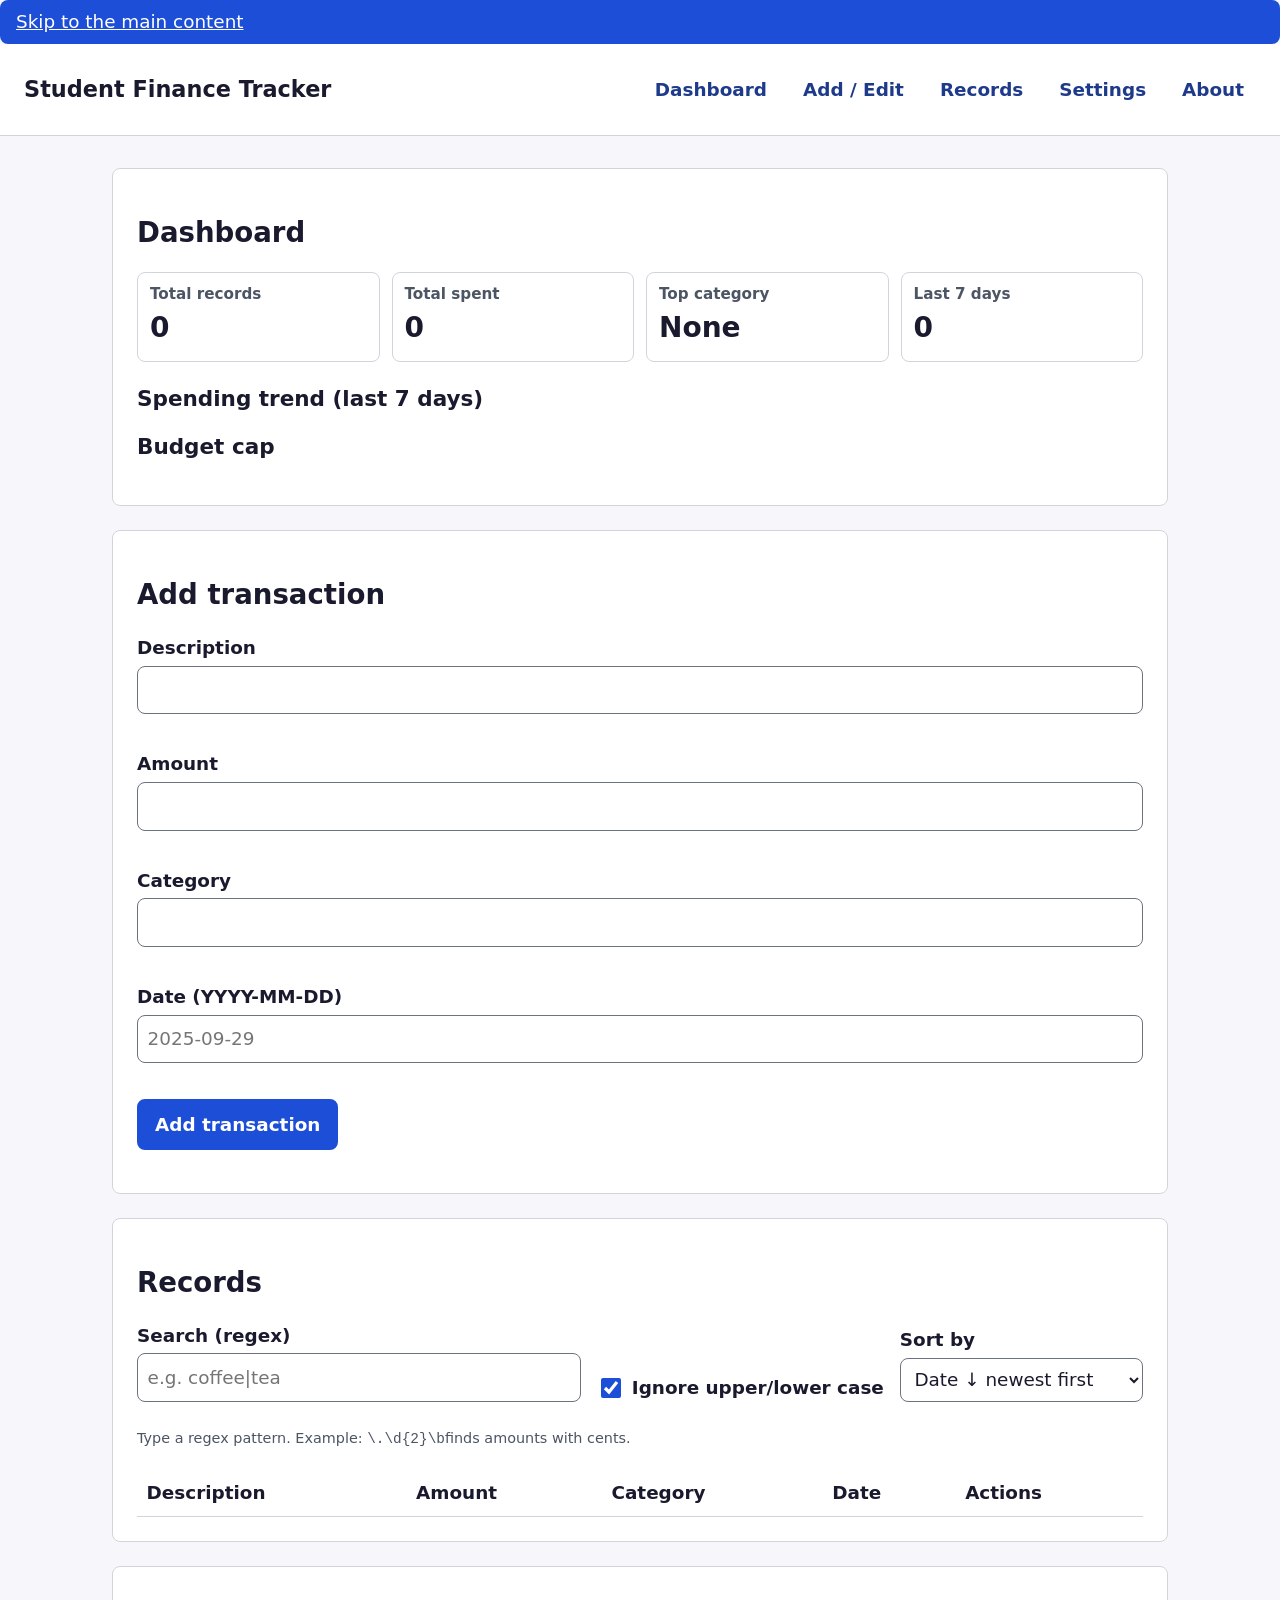
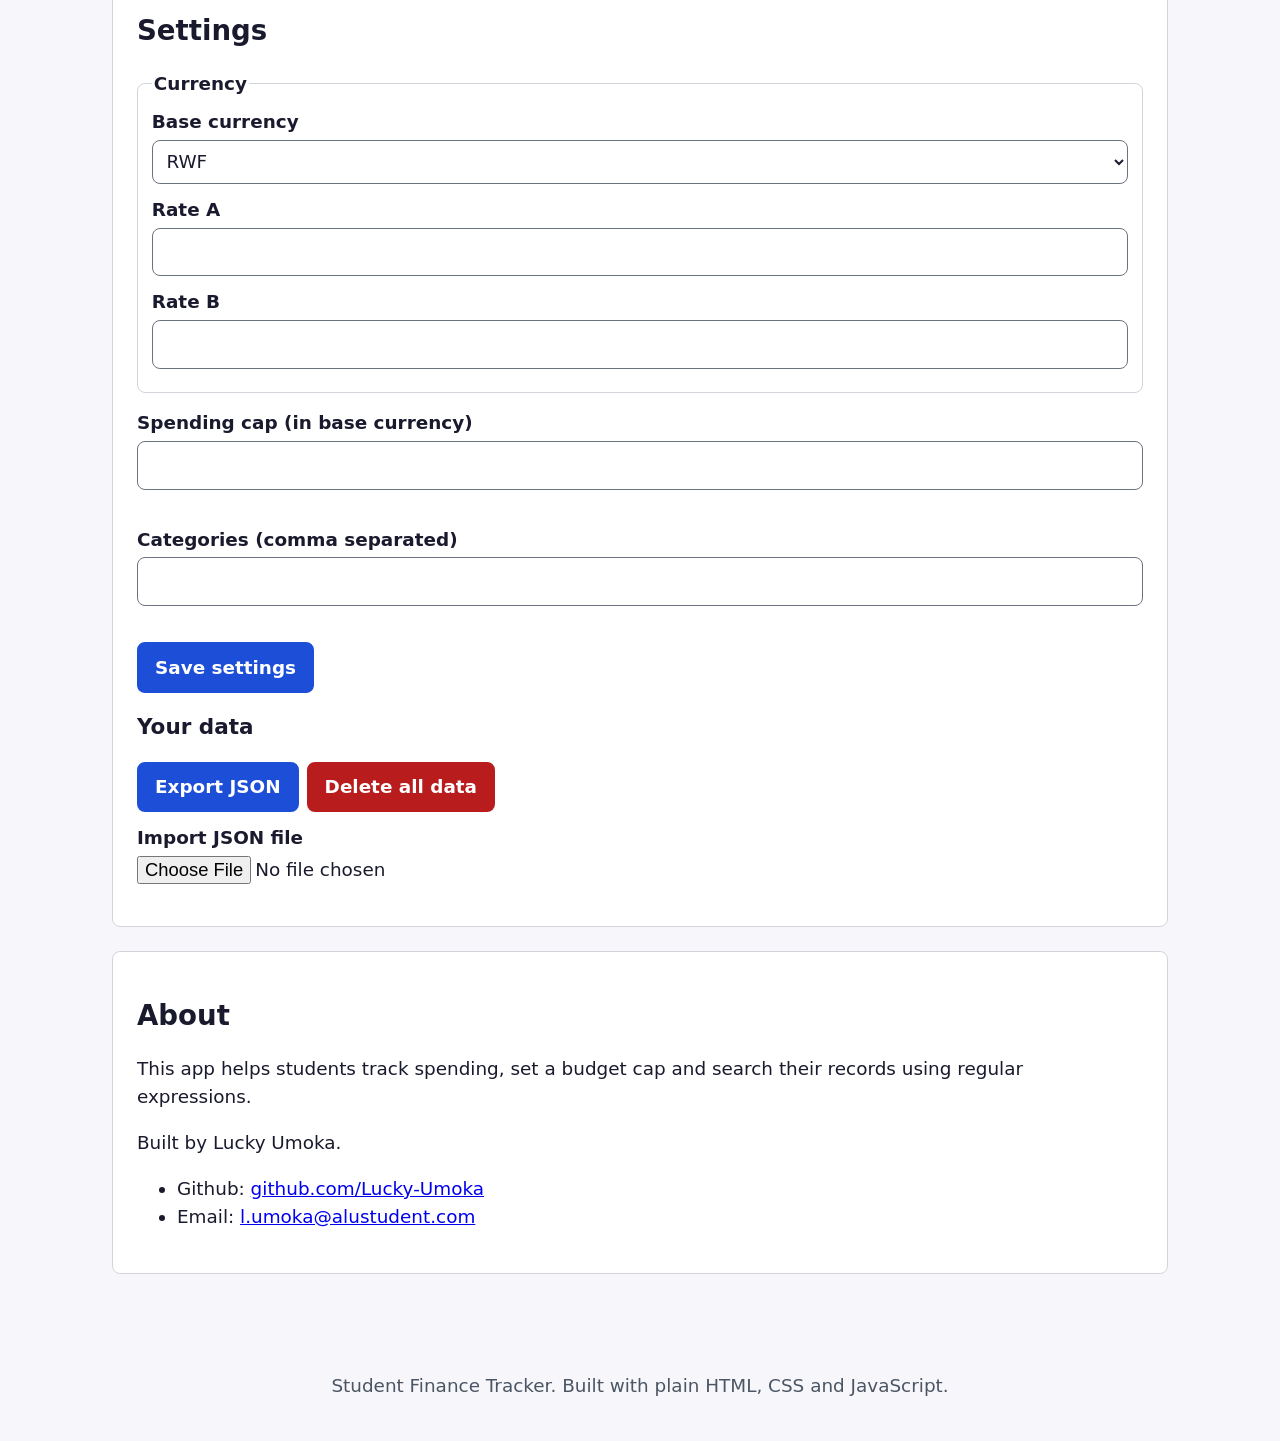
==== index.html @ aca8b69b "Fix issue with stylesheet mismatch with icon and worked on the regex Js validator" ====
<!DOCTYPE html>
<html lang= "en">
<head>
    <meta charset="UTF-8">
    <meta name="viewport" content="width=device-width, initial-scale=1">
    <meta name="description" content="Track student spending, set a budget cap and search with regex.">
    <meta name="theme-color" content="#1d4ed8">
    <title>Student Finance Tracker</title>
    <link rel="icon" href="data:,">
    <link rel="stylesheet" href="styles/main.css">
    <script type="module" src="scripts/main.js"></script>
</head>
<body>
    <a class="skip-link" href="#main"> Skip to the main content</a>


    <header class="site-header">
        <h1> Student Finance Tracker</h1>
        <nav aria-label="Main navigation">
            <ul class="nav-list">
                <li><a href="#dashboard">Dashboard</a></li>
                <li><a href="#form-section">Add / Edit</a></li>
                <li><a href="#records">Records</a></li>
                <li><a href="#settings">Settings</a></li>
                <li><a href="#about">About</a></li>
            </ul>
        </nav>
    </header>

    <main id="main" tabindex="-1">

        <section id="dashboard" aria-labelledby="dashboard-title">
            <h2 id="dashboard-title">Dashboard</h2>
            <div class="stats-grid">
                <div class="stat-card">
                    <h3>Total records</h3>
                    <p id="stat-count" class="stat-value">0</p>
                </div>
                <div class="stat-card">
                    <h3>Total spent</h3>
                    <p id="stat-sum" class="stat-value">0</p>
                </div>
                <div class="stat-card">
                    <h3>Top category</h3>
                    <p id="stat-top" class="stat-value">None</p>
                </div>
                <div class="stat-card">
                    <h3>Last 7 days</h3>
                    <p id="stat-week" class="stat-value">0</p>
                </div>
            </div>

            <h3>Spending trend (last 7 days)</h3>
            <div id="trend-chart" class="trend" role="img" aria-label="Spending chart for the last 7 days"></div>

            <h3>Budget cap</h3>
            <p id="cap-status" role="status" aria-live="polite"></p>
            <p id="cap-alert" role="alert" aria-live="assertive"></p>
        </section>

        <section id="form-section" aria-labelledby="form-title">
            <h2 id="form-title">Add transaction</h2>
            <form id="record-form" novalidate>
                <input type="hidden" id="record-id">

                <div class="field">
                    <label for="description">Description</label>
                    <input type="text" id="description" name="description" autocomplete="off" aria-describedby="description-error">
                    <p class="error" id="description-error"></p>
                </div>

                <div class="field">
                    <label for="amount">Amount</label>
                    <input type="text" id="amount" name="amount" inputmode="decimal" autocomplete="off" aria-describedby="amount-error">
                    <p class="error" id="amount-error"></p>
                </div>

                <div class="field">
                    <label for="category">Category</label>
                    <input type="text" id="category" name="category" list="category-list" autocomplete="off" aria-describedby="category-error">
                    <datalist id="category-list"></datalist>
                    <p class="error" id="category-error"></p>
                </div>

                <div class="field">
                    <label for="date">Date (YYYY-MM-DD)</label>
                    <input type="text" id="date" name="date" placeholder="2025-09-29" autocomplete="off" aria-describedby="date-error">
                    <p class="error" id="date-error"></p>
                </div>

                <div class="form-actions">
                    <button type="submit" id="save-btn">Add transaction</button>
                    <button type="button" id="cancel-edit" class="secondary" hidden>Cancel edit</button>
                </div>
                <p id="form-status" role="status"></p>
            </form>
        </section>

        <section id="records" aria-labelledby="records-title">
            <h2 id="record-title">Records</h2>

            <div class="toolbar">
                <div class="field grow">
                    <label for="search">Search (regex)</label>
                    <input type="search" id="search" placeholder="e.g. coffee|tea" aria-describedby="search-help">
                </div>
                <div class="field checkbox-field">
                    <input type="checkbox" id="search-case" checked>
                    <label for="search-case">Ignore upper/lower case</label>
                </div>
                <div class="field">
                    <label for="sort-by">Sort by</label>
                    <select id="sort-by">
                        <option value="date-desc">Date &darr; newest first</option>
                        <option value="date-asc">Date &uarr; oldest first</option>
                        <option value="description-asc">Description A &rarr; Z</option>
                        <option value="description-desc">Description Z &rarr; A</option>
                        <option value="amount-asc">Amount &uarr; low to high</option>
                        <option value="amount-desc">Amount &darr; high to low</option>
                    </select>
                </div>
            </div>
            <p id="search-help" class="hint">Type a regex pattern. Example: <code>\.\d{2}\b</code>finds amounts with cents.</p>
            <p id="search-status" role="status"></p>

            <div class="table-wrap">
                <table id="records-table">
                    <caption class="sr-only">Your transactions</caption>
                    <thead>
                        <tr>
                            <th scope="col">Description</th>
                            <th scope="col">Amount</th>
                            <th scope="col">Category</th>
                            <th scope="col">Date</th>
                            <th scope="col">Actions</th>
                        </tr>
                    </thead>
                    <tbody id="records-body"></tbody>
                </table>
            </div>
            <p id="empty-state" class="hint" hidden>No transactions yet. Add your first one above.</p>
        </section>

        <section id="settings" aria-labelledby="settings-title">
            <h2 id="settings-title">Settings</h2>
            <form id="settings-form" novalidate>
                <fieldset>
                    <legend>Currency</legend>
                    <div class="field">
                        <label for="base-currency">Base currency</label>
                        <select id="base-currency">
                            <option value="RWF">RWF</option>
                            <option value="RWF">USD</option>
                            <option value="RWF">EUR</option>
                        </select>
                    </div>
                    <div class="field">
                        <label for="rate-a" id="rate-a-label">Rate A</label>
                        <input type="text" id="rate-a" inputmode="decimal">
                    </div>
                    <div class="field">
                        <label for="rate-b" id="rate-b-label">Rate B</label>
                        <input type="text" id="rate-b" inputmode="decimal">
                    </div>
                </fieldset>

                <div class="field">
                    <label for="cap">Spending cap (in base currency)</label>
                    <input type="text" id="cap" inputmode="decimal" aria-describedby="cap-error">
                    <p class="error" id="cap-error"></p>
                </div>

                <div class="field">
                    <label for="categories">Categories (comma separated)</label>
                    <input type="text" id="categories" aria-describedby="categories-error">
                    <p class="error" id="categories-error"></p>
                </div>

                <button type="submit">Save settings</button>
                <p id="settings-status" role="status"></p>
            </form>

            <h3>Your data</h3>
            <div class="form-actions">
                <button type="button" id="export-btn">Export JSON</button>
                <button type="button" id="clear-btn" class="danger">Delete all data</button>
            </div>
            <div class="field">
                <label for="import-file">Import JSON file</label>
                <input type="file" id="import-file" accept="application/json,.json">
            </div>
            <p id="data-status" role="status"></p>
        </section>

        <section id="about" aria-labelledby="about-title">
            <h2 id="about-title">About</h2>
            <p>This app helps students track spending, set a budget cap and search their records using regular expressions.</p>
            <p>Built by Lucky Umoka.</p>
            <ul>
                <li>Github: <a href="https://github.com/Lucky-Umoka">github.com/Lucky-Umoka</a></li>
                <li>Email: <a href="mailto:l.umoka@alustudent.com">l.umoka@alustudent.com</a></li>
            </ul>
        </section>
    </main>

    <footer class="site-footer">
        <p>Student Finance Tracker. Built with plain HTML, CSS and JavaScript.</p>
    </footer>

    <dialog id="confirm-dialog" aria-labelledby="confirm-title">
        <form method="dialog">
            <h2 id="confirm-title">Please confirm</h2>
            <p id="confirm-text"></p>
            <div class="form-actions">
                <button value="cancel" class="secondary">Cancel</button>
                <button value="confirm" class="danger">Delete</button>
            </div>
        </form>
    </dialog>
</body>
</html>
---- styles/main.css ----
:root {
    --bg: #f7f7fb;
    --surface: #ffffff;
    --text: #1a1a2e;
    --muted: #4b5563;
    --primary: #1d4ed8;
    --primary-dark: #1e3a8a;
    --danger: #b91c1c;
    --border: #d1d5db;
    --radius: 8px;
    --space: clamp(0.75rem, 2.5vw, 1.5rem);
}

*, *::before, *::after { box-sizing: border-box; }

html { scroll-behavior: smooth; }

body {
    margin: 0;
    min-height: 100dvh;
    display: flex;
    flex-direction: column;
    font-family: system-ui, -apple-system, "Segoe UI", Arial, sans-serif;
    font-size: clamp(1rem, 0.95rem + 0.25vw, 1.25rem);
    line-height: 1.5;
    background: var(--bg);
    color: var(--text);
}

h1, h2, h3 { line-height: 1.2; text-wrap: balance; }

.skip-link {
    postion: absolute;
    inset-inline-start: 0.5rem;
    top: -4rem;
    z-index: 100;
    padding: 0.5rem 1rem;
    background: var(--primary);
    color: #ffffff;
    border-radius: var(--radius);
    transition: top 0.2s;

    &:focus { top:0.5rem; }
}

.sr-only {
    position: absolute;
    width: 1px;
    height: 1px;
    overflow: hidden;
    clip-path: inset(50%);
    white-space: nowrap;
}

:focus-visible {
    outline: 3px solid var(--primary);
    outline-offset: 2px;
}


.site-header {
    padding: var(--space);
    background: var(--surface);
    border-block-end: 1px solid var(--border);

    & h1 { margin: 0 0 0.5rem; font-size: 1.4rem; }
}

.nav-list {
  display: flex;
  flex-wrap: wrap;
  gap: 0.5rem;
  margin: 0;
  padding: 0;
  list-style: none;

  & a {
    display: inline-block;
    padding: 0.5rem 0.75rem;
    border-radius: var(--radius);
    color: var(--primary-dark);
    font-weight: 600;
    text-decoration: none;
    transition: background-color 0.2s;

    &:hover { background: #e0e7ff; }
  }
}

main {
  flex: 1;
  width: 100%;
  max-width: 70rem;
  margin-inline: auto;
  padding: var(--space);

  & > section {
    margin-block-end: var(--space);
    padding: var(--space);
    background: var(--surface);
    border: 1px solid var(--border);
    border-radius: var(--radius);
    scroll-margin-top: 1rem;
    animation: fade-in 0.4s ease-out;
  }
}

@keyframes fade-in {
  from { opacity: 0; transform: translateY(8px); }
  to   { opacity: 1; transform: none; }
}


.stats-grid {
  display: grid;
  grid-template-columns: 1fr;                 /* one column on mobile */
  gap: 0.75rem;
  margin-block-end: var(--space);
}

.stat-card {
  padding: 0.75rem;
  border: 1px solid var(--border);
  border-radius: var(--radius);

  & h3 { margin: 0; font-size: 0.95rem; color: var(--muted); }
}

.stat-value { margin: 0.25rem 0 0; font-size: 1.5rem; font-weight: 700; }

.field { display: flex; flex-direction: column; margin-block-end: 0.75rem; }

label, legend { margin-block-end: 0.25rem; font-weight: 600; }

input, select, button { font: inherit; }

input[type="text"], input[type="search"], select {
  padding: 0.6rem;
  background: #ffffff;
  color: var(--text);
  border: 1px solid #6b7280;
  border-radius: var(--radius);
}

input[aria-invalid="true"] { border: 2px solid var(--danger); }

input[type="checkbox"] { accent-color: var(--primary); inline-size: 1.25rem; block-size: 1.25rem; }

.checkbox-field { flex-direction: row; align-items: center; gap: 0.5rem; }
.checkbox-field label { margin: 0; }

.error { min-height: 1.25rem; margin: 0.25rem 0 0; color: var(--danger); font-size: 0.9rem; }
.hint  { color: var(--muted); font-size: 0.9rem; }

fieldset { margin: 0 0 1rem; border: 1px solid var(--border); border-radius: var(--radius); }

.form-actions { display: flex; flex-wrap: wrap; gap: 0.5rem; margin-block-end: 0.75rem; }

button {
  padding: 0.6rem 1rem;
  background: var(--primary);
  color: #ffffff;
  font-weight: 600;
  border: 2px solid var(--primary);
  border-radius: var(--radius);
  cursor: pointer;
  transition: background-color 0.2s, transform 0.1s;

  &:hover { background: var(--primary-dark); }
  &:active { transform: scale(0.98); }

  &.secondary { background: #ffffff; color: var(--primary-dark); }
  &.secondary:hover { background: #e0e7ff; }
  &.danger { background: var(--danger); border-color: var(--danger); }
}

.toolbar { display: flex; flex-direction: column; gap: 0.5rem; }
.table-wrap { overflow-x: auto; }

table { width: 100%; border-collapse: collapse; }
th, td { padding: 0.6rem; text-align: start; border-block-end: 1px solid var(--border); }

mark { padding: 0 0.1em; background: #fde68a; color: #000000; }

dialog {
  max-width: min(28rem, 90vw);
  padding: var(--space);
  border: 1px solid var(--border);
  border-radius: var(--radius);

  &::backdrop { background: rgb(0 0 0 / 0.5); }
  & h2 { margin-top: 0; }
}

.site-footer { padding: var(--space); text-align: center; color: var(--muted); }

@media (prefers-reduced-motion: reduce) {
  html { scroll-behavior: auto; }
  *, *::before, *::after { animation: none !important; transition: none !important; }
}

/* ~360px: for small phones and up */
@media (min-width: 360px) {
  .nav-list { gap: 0.75rem; }
  .stat-value { font-size: 1.75rem; }
}

/* 768px: for tablets. Header on one row, stats in two columns, toolbar in a row */
@media (min-width: 768px) {
  .site-header {
    display: flex;
    justify-content: space-between;
    align-items: center;

    & h1 { margin: 0; }
  }

  .stats-grid { grid-template-columns: repeat(2, 1fr); }

  .toolbar { flex-direction: row; align-items: flex-end; gap: 1rem; }
  .toolbar .grow { flex: 1; }
}

/* 1024px: for desktops. Four stat cards in a row and a roomier layout */
@media (min-width: 1024px) {
  .stats-grid { grid-template-columns: repeat(4, 1fr); }
  main { padding: 2rem; }
}
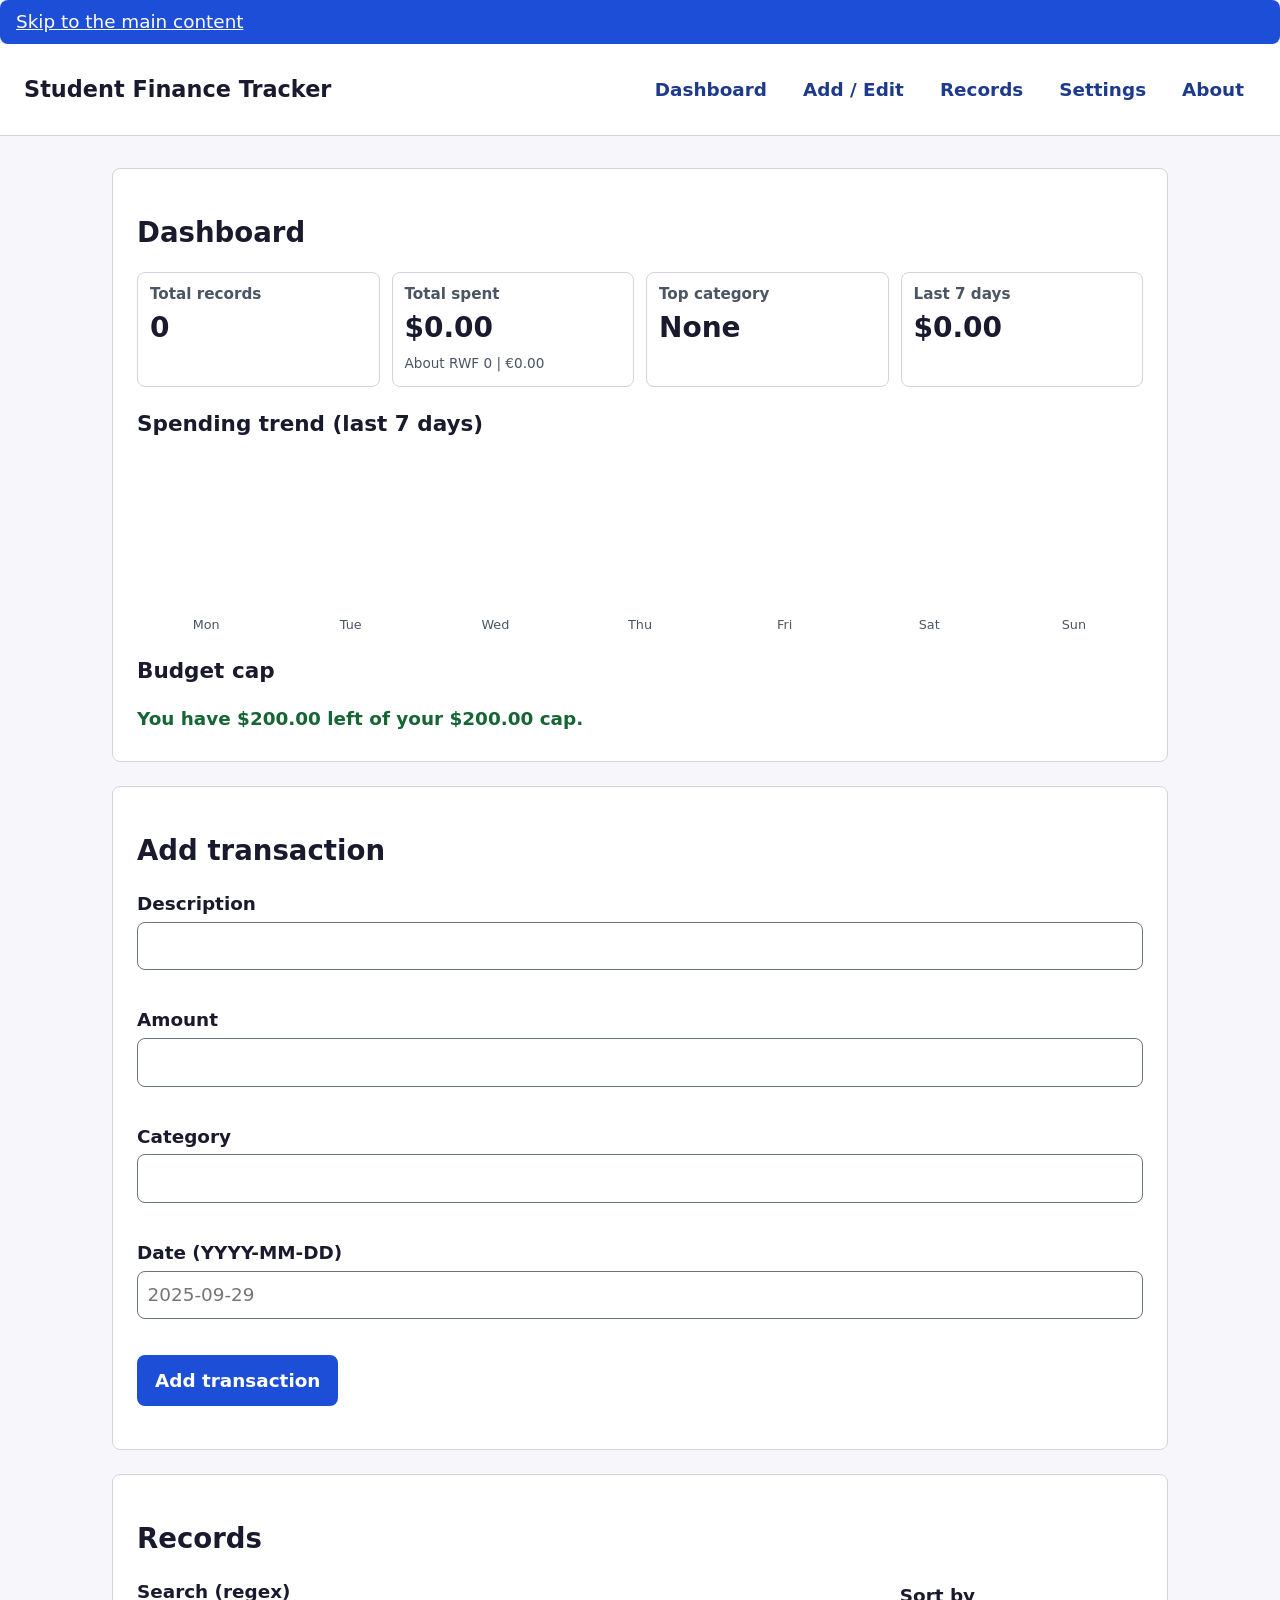
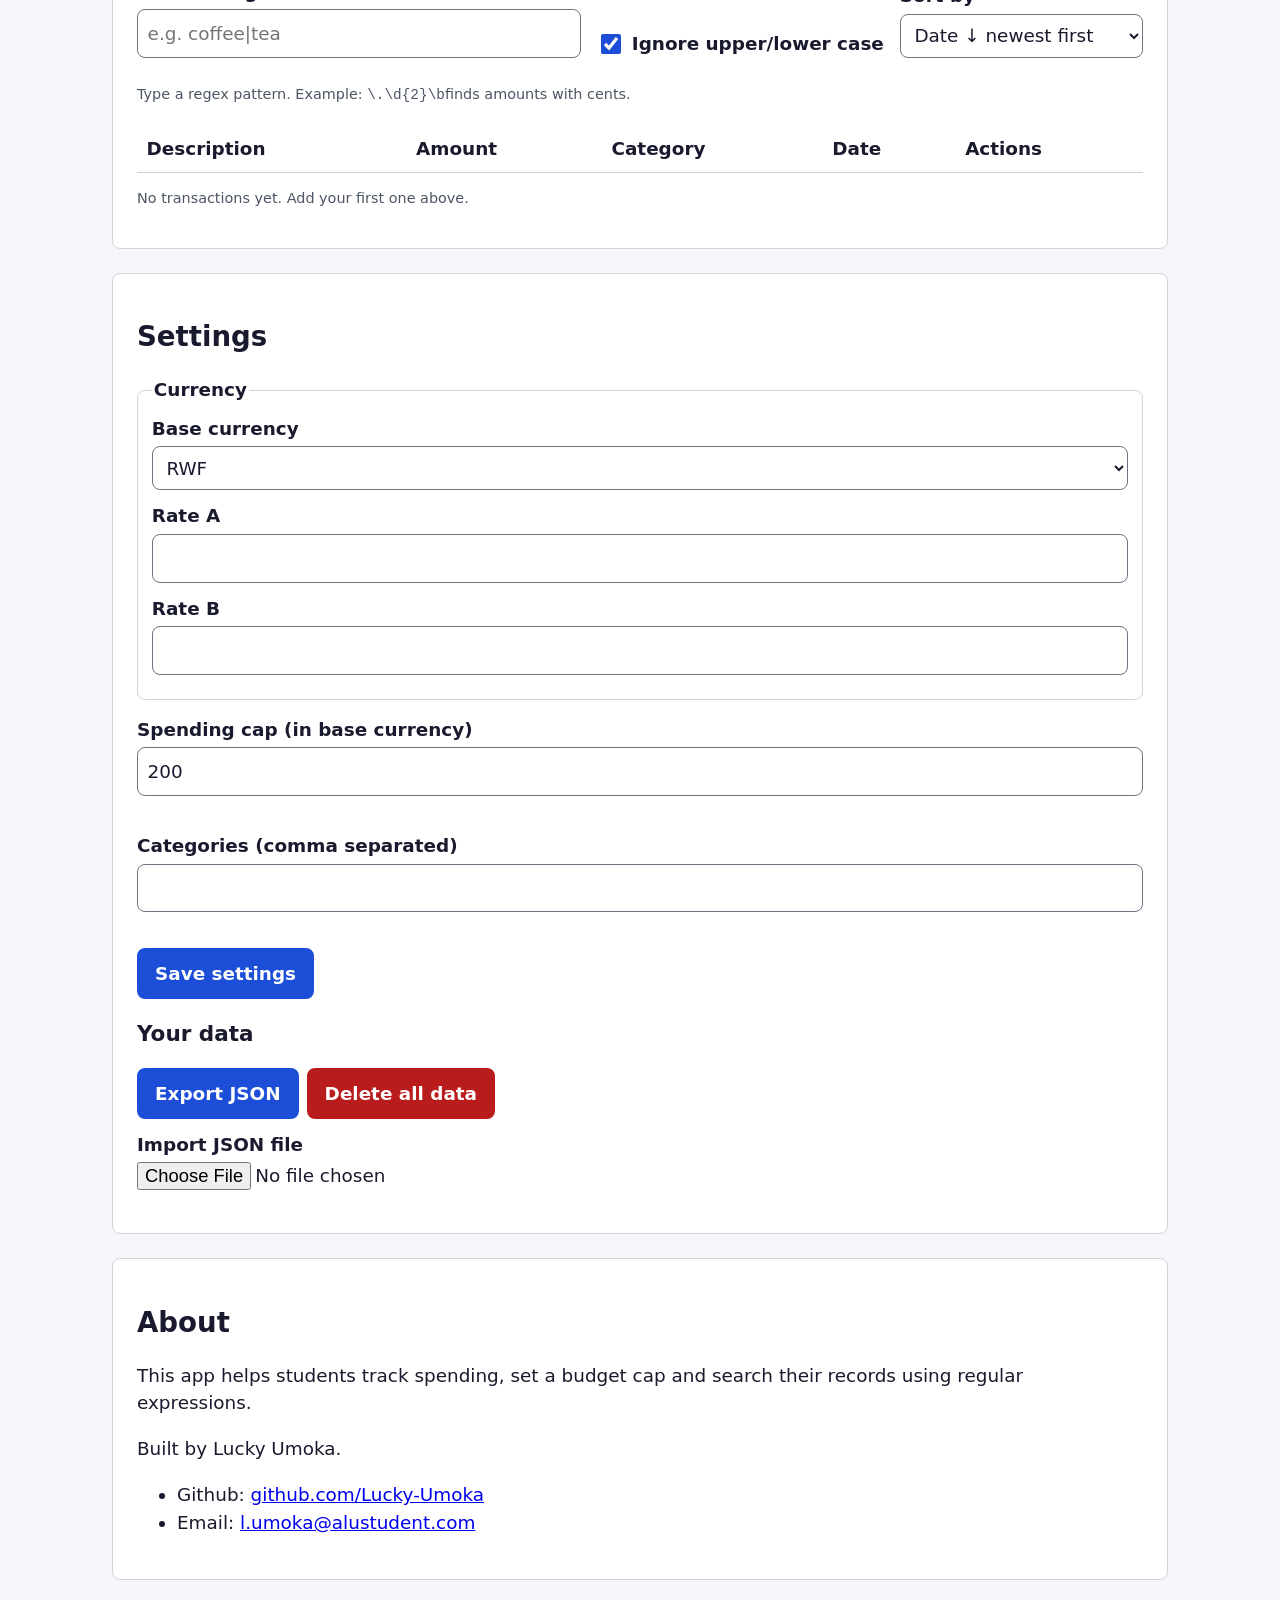
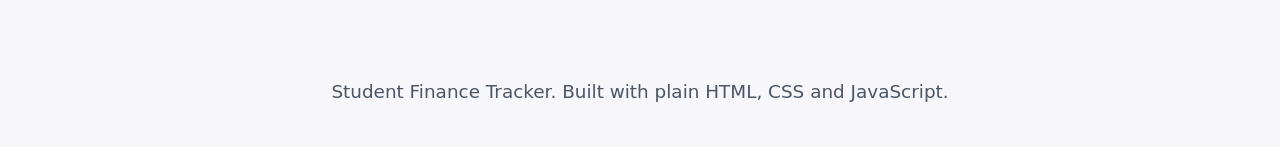
==== commit 7190aba3: "dashboard stat feature added and updated main.js" ====
--- a/index.html
+++ b/index.html
@@ -39,6 +39,7 @@
                 <div class="stat-card">
                     <h3>Total spent</h3>
                     <p id="stat-sum" class="stat-value">0</p>
+                    <p id="stat-converted" class="hint"></p>
                 </div>
                 <div class="stat-card">
                     <h3>Top category</h3>
--- a/styles/main.css
+++ b/styles/main.css
@@ -226,4 +226,83 @@
 @media (min-width: 1024px) {
   .stats-grid { grid-template-columns: repeat(4, 1fr); }
   main { padding: 2rem; }
-}+}
+
+#records-table,
+#records-table tbody { display: block; }
+
+#records-table thead {                 
+  position: absolute;
+  width: 1px;
+  height: 1px;
+  overflow: hidden;
+  clip-path: inset(50%);
+}
+
+#records-table tr {
+  display: block;
+  margin-block-end: 0.75rem;
+  padding: 0.25rem 0.75rem;
+  border: 1px solid var(--border);
+  border-radius: var(--radius);
+}
+
+#records-table td {
+  display: flex;
+  justify-content: space-between;
+  align-items: center;
+  gap: 1rem;
+  padding: 0.4rem 0;
+  border: 0;
+}
+
+#records-table td::before {           
+  font-weight: 600;
+  color: var(--muted);
+}
+
+.row-actions { display: flex; gap: 0.5rem; }
+button.small { padding: 0.3rem 0.75rem; font-size: 0.9rem; }
+
+@media (min-width: 768px) {
+  #records-table { display: table; }
+  #records-table tbody { display: table-row-group; }
+  #records-table thead {
+    position: static;
+    width: auto;
+    height: auto;
+    overflow: visible;
+    clip-path: none;
+  }
+
+  #records-table tr { display: table-row; margin: 0; padding: 0; border: 0; }
+  #records-table td {
+    display: table-cell;
+    padding: 0.6rem;
+    border-block-end: 1px solid var(--border);
+  }
+  #records-table td::before { content: none; }
+}
+
+.trend {
+  display: flex;
+  gap: 0.4rem;
+  height: 11rem;
+  margin-block-end: var(--space);
+}
+.bar-col { flex: 1; min-width: 0; display: flex; flex-direction: column; align-items: center; }
+.bar-value { min-height: 1.1rem; font-size: 0.75rem; color: var(--muted); }
+.bar-area { flex: 1; width: 100%; display: flex; align-items: flex-end; }
+.bar {
+  width: 100%;
+  background: var(--primary);
+  border-radius: 4px 4px 0 0;
+  transition: height 0.4s ease-out;
+}
+.bar-label { margin-top: 0.25rem; font-size: 0.8rem; color: var(--muted); }
+
+#cap-status, #cap-alert { margin: 0.25rem 0; }
+.cap-ok { color: #166534; font-weight: 600; }
+.cap-over { color: var(--danger); font-weight: 700; }
+
+.stat-card .hint { margin: 0.25rem 0 0; font-size: 0.85rem; }
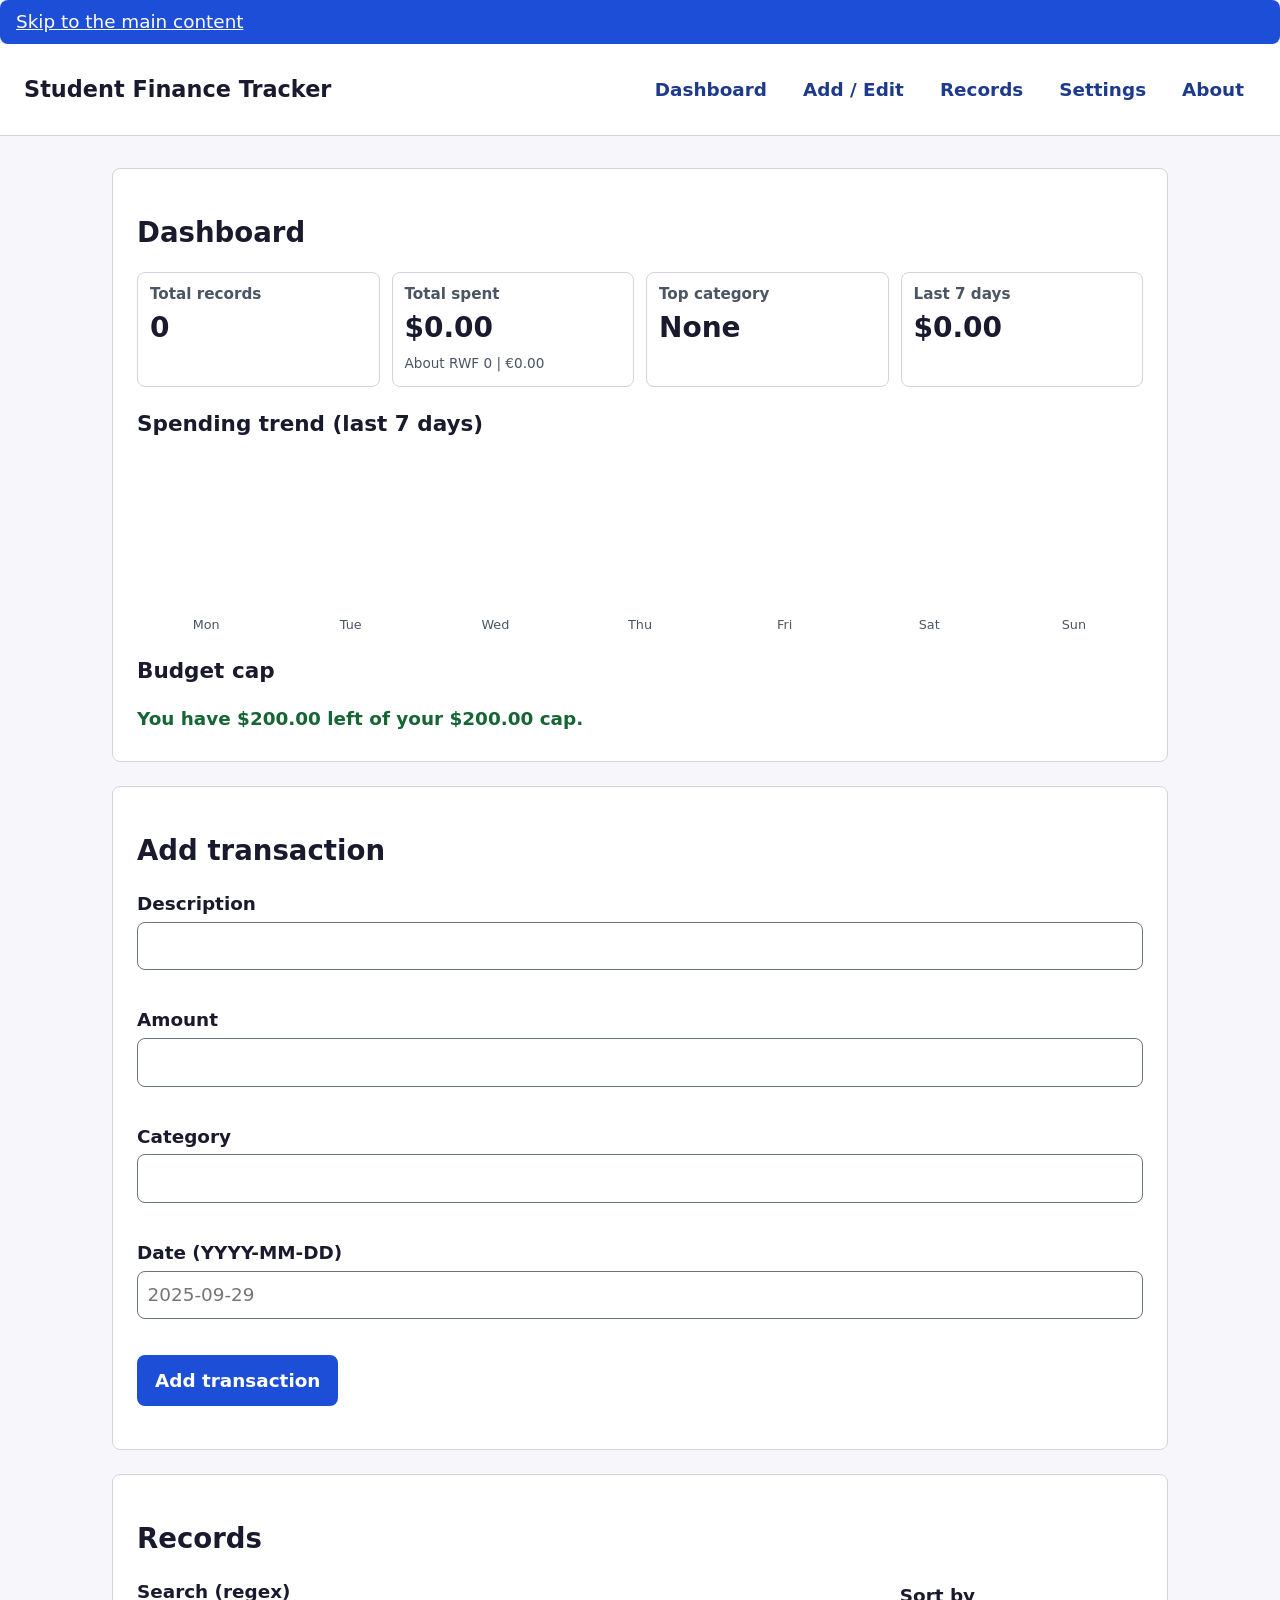
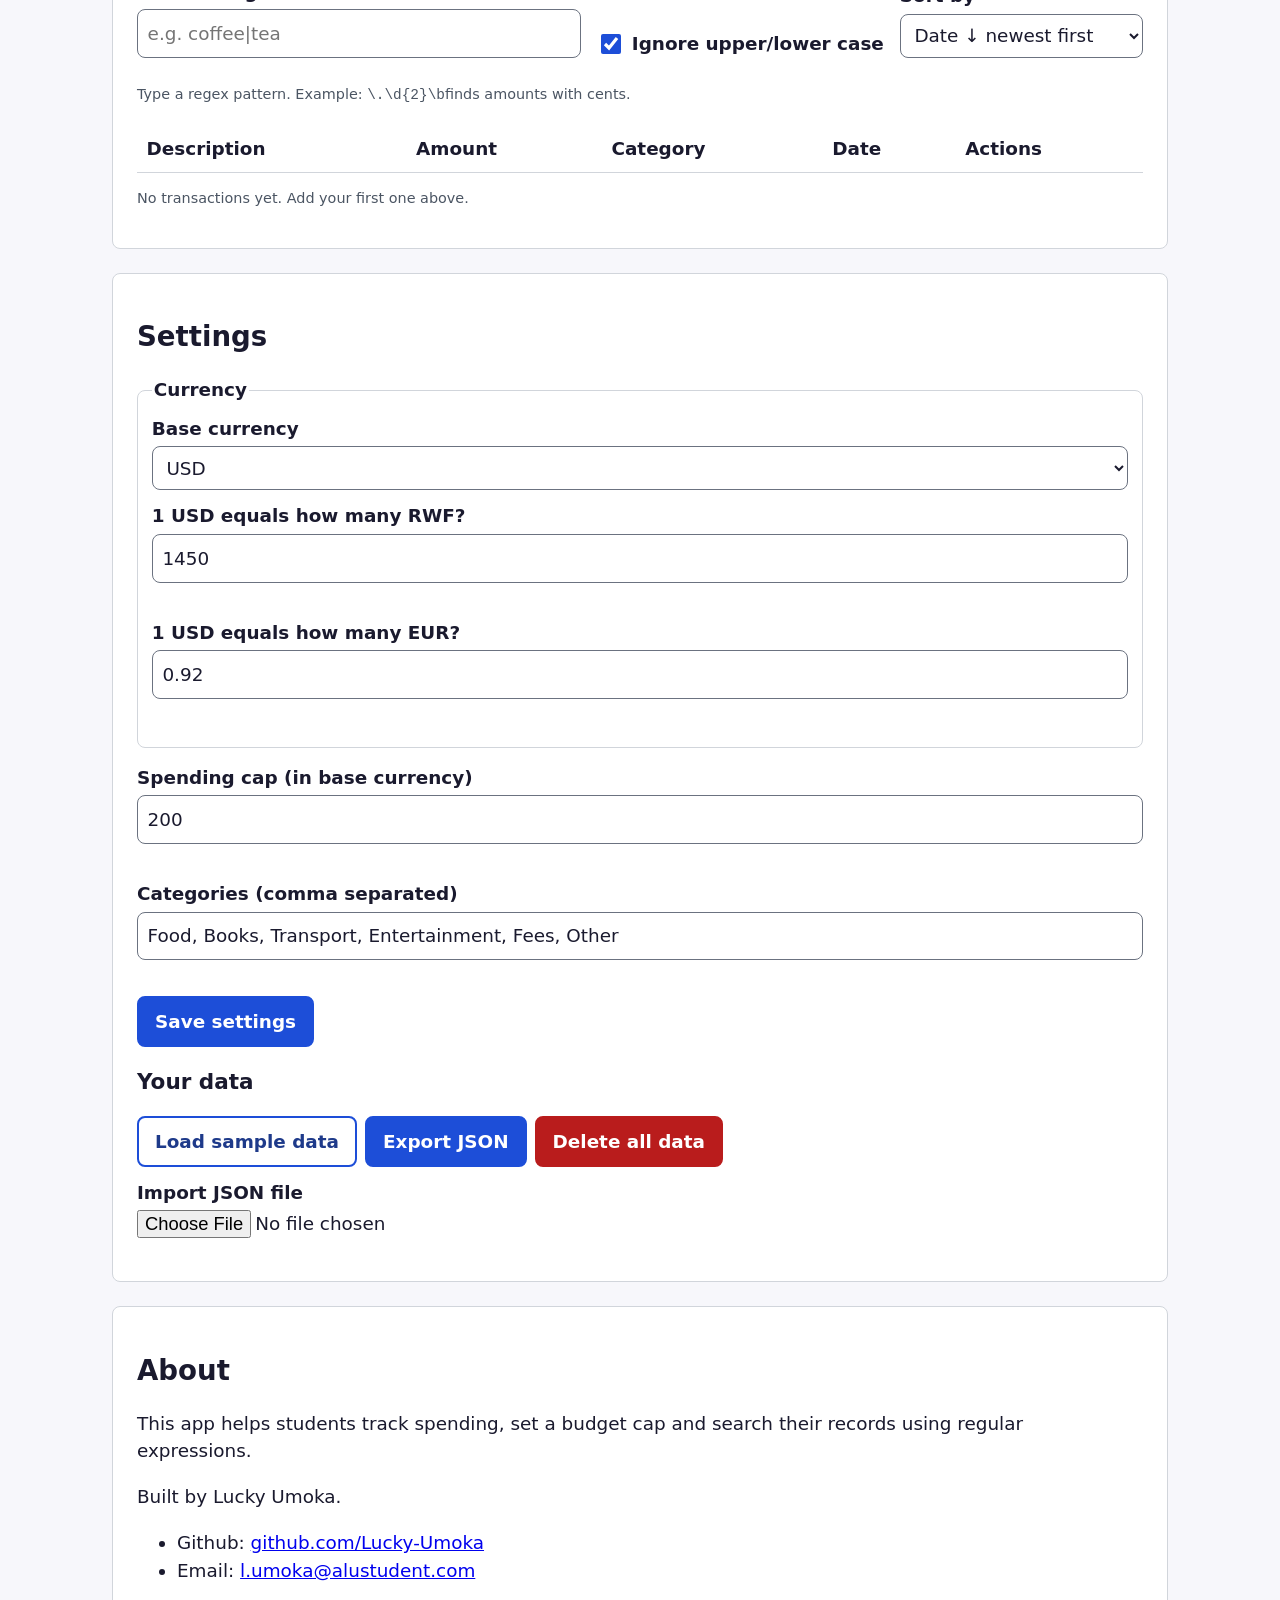
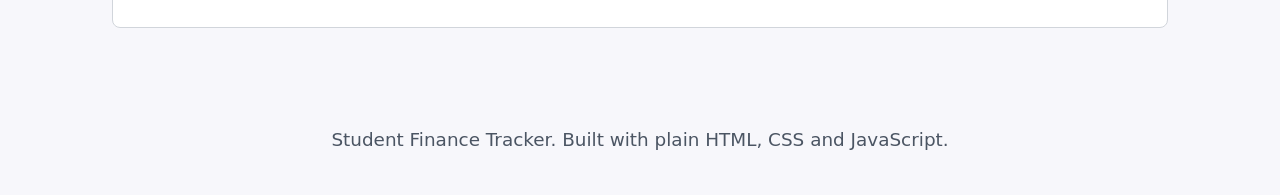
==== commit 5ee7fc45: "made some adjustment to settings, rates, caps" ====
--- a/index.html
+++ b/index.html
@@ -150,18 +150,20 @@
                     <div class="field">
                         <label for="base-currency">Base currency</label>
                         <select id="base-currency">
+                            <option value="USD">USD</option>
                             <option value="RWF">RWF</option>
-                            <option value="RWF">USD</option>
-                            <option value="RWF">EUR</option>
+                            <option value="EUR">EUR</option>
                         </select>
                     </div>
                     <div class="field">
                         <label for="rate-a" id="rate-a-label">Rate A</label>
-                        <input type="text" id="rate-a" inputmode="decimal">
+                        <input type="text" id="rate-a" inputmode="decimal" aria-describedby="rate-a-error">
+                        <p class="error" id="rate-a-error"></p>
                     </div>
                     <div class="field">
                         <label for="rate-b" id="rate-b-label">Rate B</label>
-                        <input type="text" id="rate-b" inputmode="decimal">
+                        <input type="text" id="rate-b" inputmode="decimal" aria-describedby="rate-b-error">
+                        <p class="error" id="rate-b-error"></p>
                     </div>
                 </fieldset>
 
@@ -183,6 +185,7 @@
 
             <h3>Your data</h3>
             <div class="form-actions">
+                        <button type="button" id="seed-btn" class="secondary">Load sample data</button>
                 <button type="button" id="export-btn">Export JSON</button>
                 <button type="button" id="clear-btn" class="danger">Delete all data</button>
             </div>
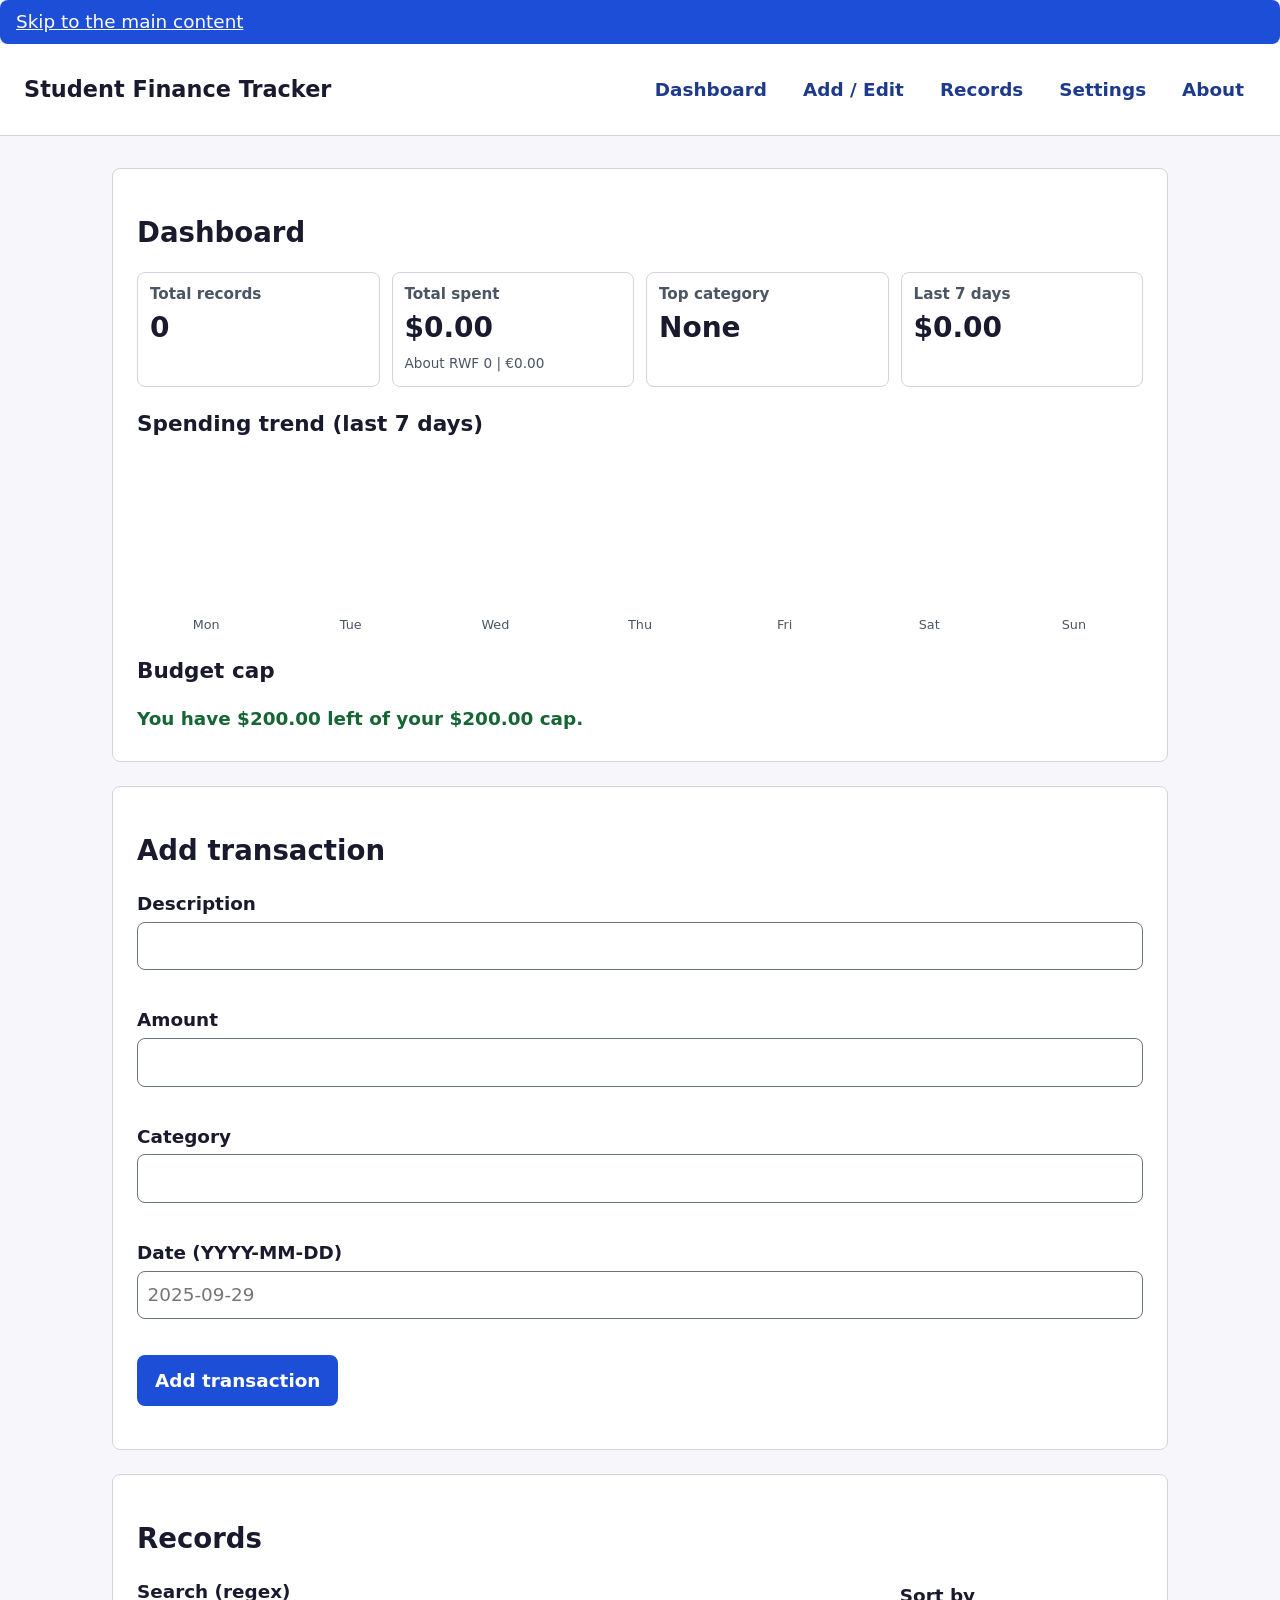
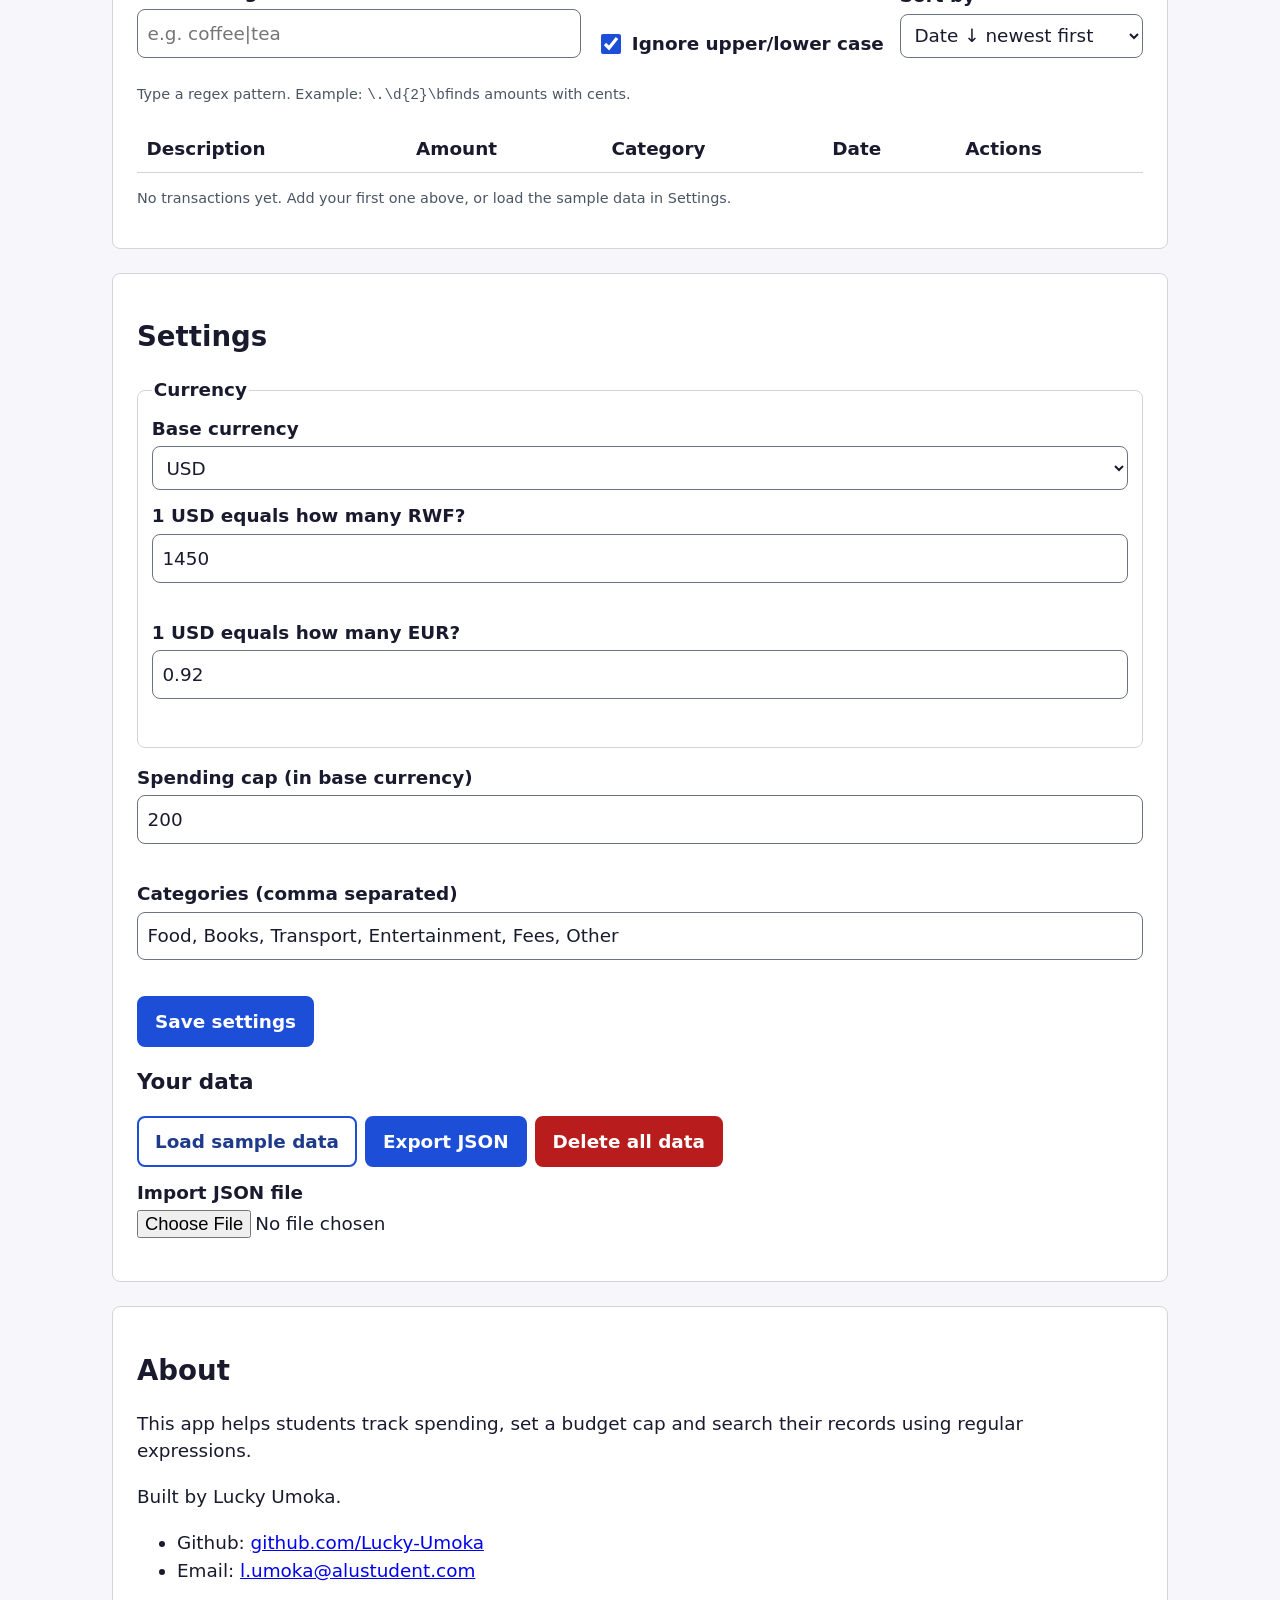
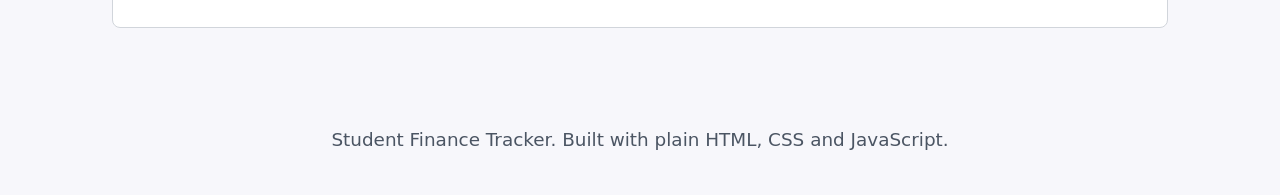
==== commit 00974ccf: "Can now edit records inline in the table row... testing" ====
--- a/index.html
+++ b/index.html
@@ -62,7 +62,6 @@
         <section id="form-section" aria-labelledby="form-title">
             <h2 id="form-title">Add transaction</h2>
             <form id="record-form" novalidate>
-                <input type="hidden" id="record-id">
 
                 <div class="field">
                     <label for="description">Description</label>
@@ -91,7 +90,6 @@
 
                 <div class="form-actions">
                     <button type="submit" id="save-btn">Add transaction</button>
-                    <button type="button" id="cancel-edit" class="secondary" hidden>Cancel edit</button>
                 </div>
                 <p id="form-status" role="status"></p>
             </form>
--- a/styles/main.css
+++ b/styles/main.css
@@ -305,4 +305,13 @@
 .cap-ok { color: #166534; font-weight: 600; }
 .cap-over { color: var(--danger); font-weight: 700; }
 
-.stat-card .hint { margin: 0.25rem 0 0; font-size: 0.85rem; }+.stat-card .hint { margin: 0.25rem 0 0; font-size: 0.85rem; }
+
+
+.editing-row { background: #eff6ff; }
+.editing-row td { flex-wrap: wrap; }
+.editing-row input { flex: 1; width: 100%; min-width: 0; }
+.editing-row .error { flex-basis: 100%; min-height: 0; margin: 0; }
+
+
+main:focus-visible { outline: none; }
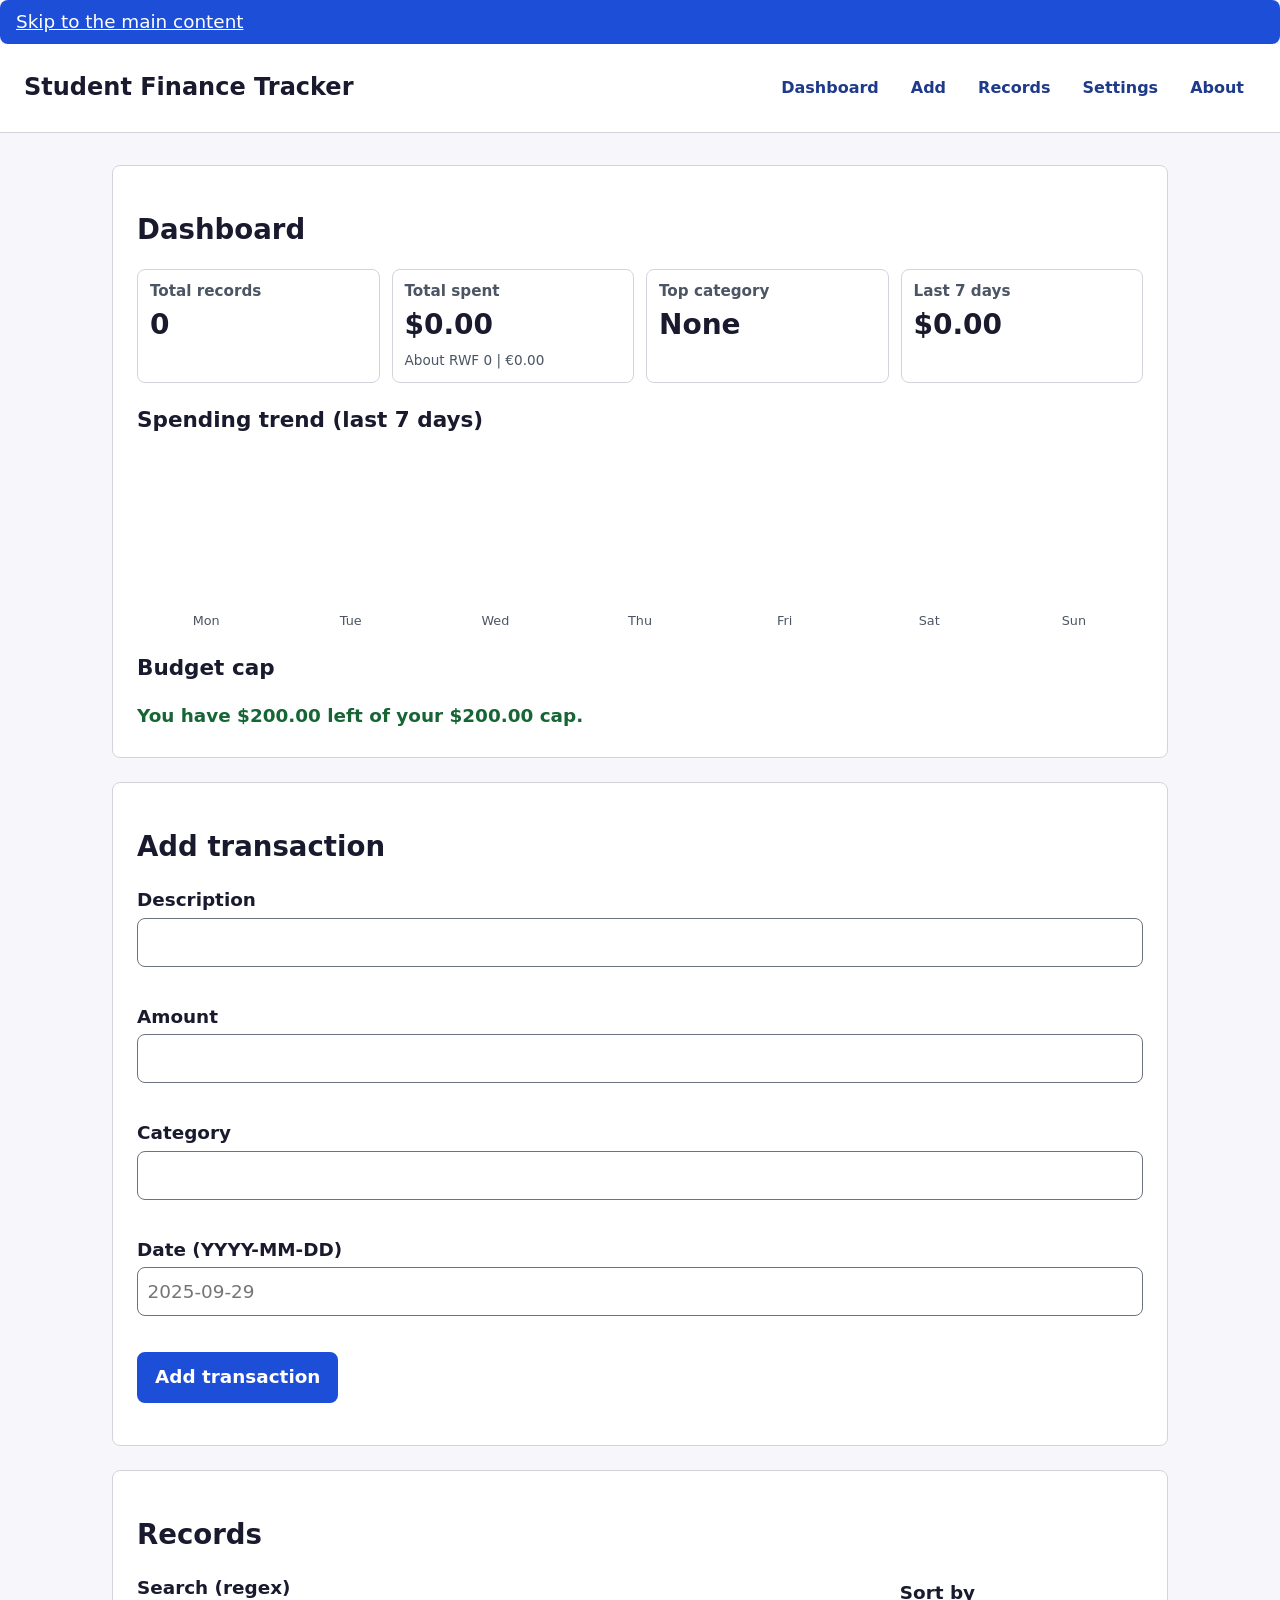
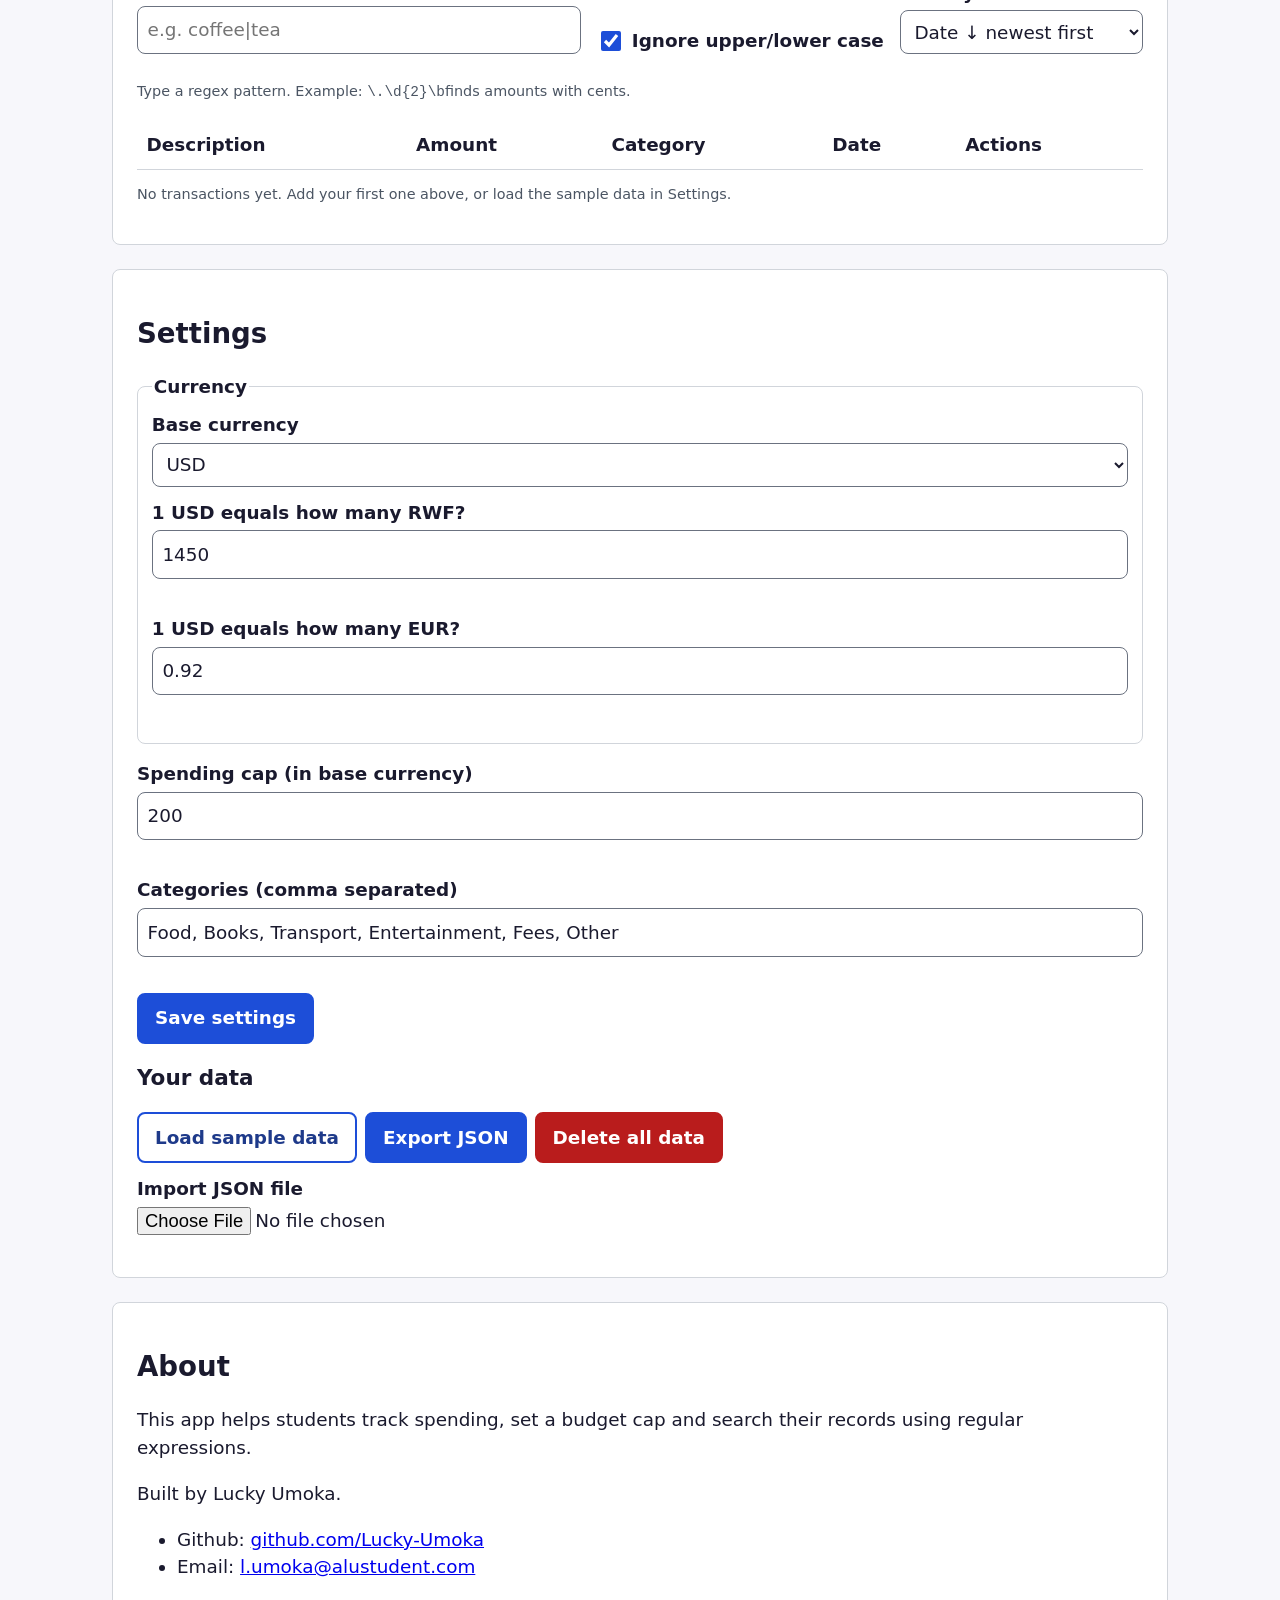
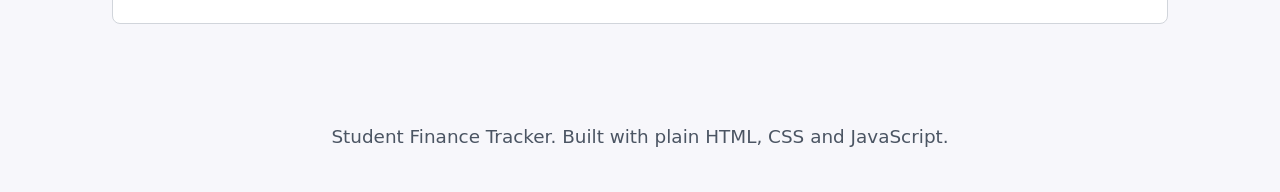
==== commit 4c8bffdb: "fixed the header title and menu to be on one line at all screen" ====
--- a/index.html
+++ b/index.html
@@ -19,7 +19,7 @@
         <nav aria-label="Main navigation">
             <ul class="nav-list">
                 <li><a href="#dashboard">Dashboard</a></li>
-                <li><a href="#form-section">Add / Edit</a></li>
+                <li><a href="#form-section">Add</a></li>
                 <li><a href="#records">Records</a></li>
                 <li><a href="#settings">Settings</a></li>
                 <li><a href="#about">About</a></li>
@@ -96,7 +96,7 @@
         </section>
 
         <section id="records" aria-labelledby="records-title">
-            <h2 id="record-title">Records</h2>
+            <h2 id="records-title">Records</h2>
 
             <div class="toolbar">
                 <div class="field grow">
@@ -219,5 +219,6 @@
             </div>
         </form>
     </dialog>
+    <div id="toast-region" class="toast-region" aria-hidden="true"></div>
 </body>
 </html>
--- a/styles/main.css
+++ b/styles/main.css
@@ -314,4 +314,69 @@
 .editing-row .error { flex-basis: 100%; min-height: 0; margin: 0; }
 
 
-main:focus-visible { outline: none; }+main:focus-visible { outline: none; }
+
+.toast-region {
+  position: fixed;
+  inset-inline: 0;
+  bottom: 1rem;
+  z-index: 200;
+  display: flex;
+  flex-direction: column;
+  align-items: center;
+  gap: 0.5rem;
+  padding-inline: 1rem;
+  pointer-events: none;
+}
+
+.toast {
+  pointer-events: auto;
+  max-width: min(32rem, 100%);
+  padding: 0.75rem 1rem;
+  background: #14532d;
+  color: #ffffff;
+  border-radius: var(--radius);
+  box-shadow: 0 4px 12px rgb(0 0 0 / 0.3);
+  cursor: pointer;
+  animation: toast-in 0.25s ease-out;
+}
+
+.toast-error { background: #991b1b; }
+
+.toast-hide {
+  opacity: 0;
+  transform: translateY(8px);
+  transition: opacity 0.4s, transform 0.4s;
+}
+
+@keyframes toast-in {
+  from { opacity: 0; transform: translateY(12px); }
+  to   { opacity: 1; transform: none; }
+}
+
+.site-header h1 {
+  font-size: clamp(1.1rem, 5vw, 1.5rem);
+  white-space: nowrap;
+}
+
+.nav-list {
+  flex-wrap: nowrap;
+  justify-content: space-between;
+  gap: 0.25rem;
+  overflow-x: auto;
+}
+.nav-list a {
+  padding: 0.5rem 0.4rem;
+  font-size: 0.85rem;
+  white-space: nowrap;
+}
+
+@media (min-width: 768px) {
+  .nav-list { justify-content: flex-start; gap: 0.5rem; }
+  .nav-list a { padding: 0.5rem 0.75rem; font-size: 1rem; }
+}
+
+@media (min-width: 768px) and (max-width: 1023px) {
+  .site-header { display: block; }
+  .site-header h1 { margin: 0 0 0.5rem; }
+}
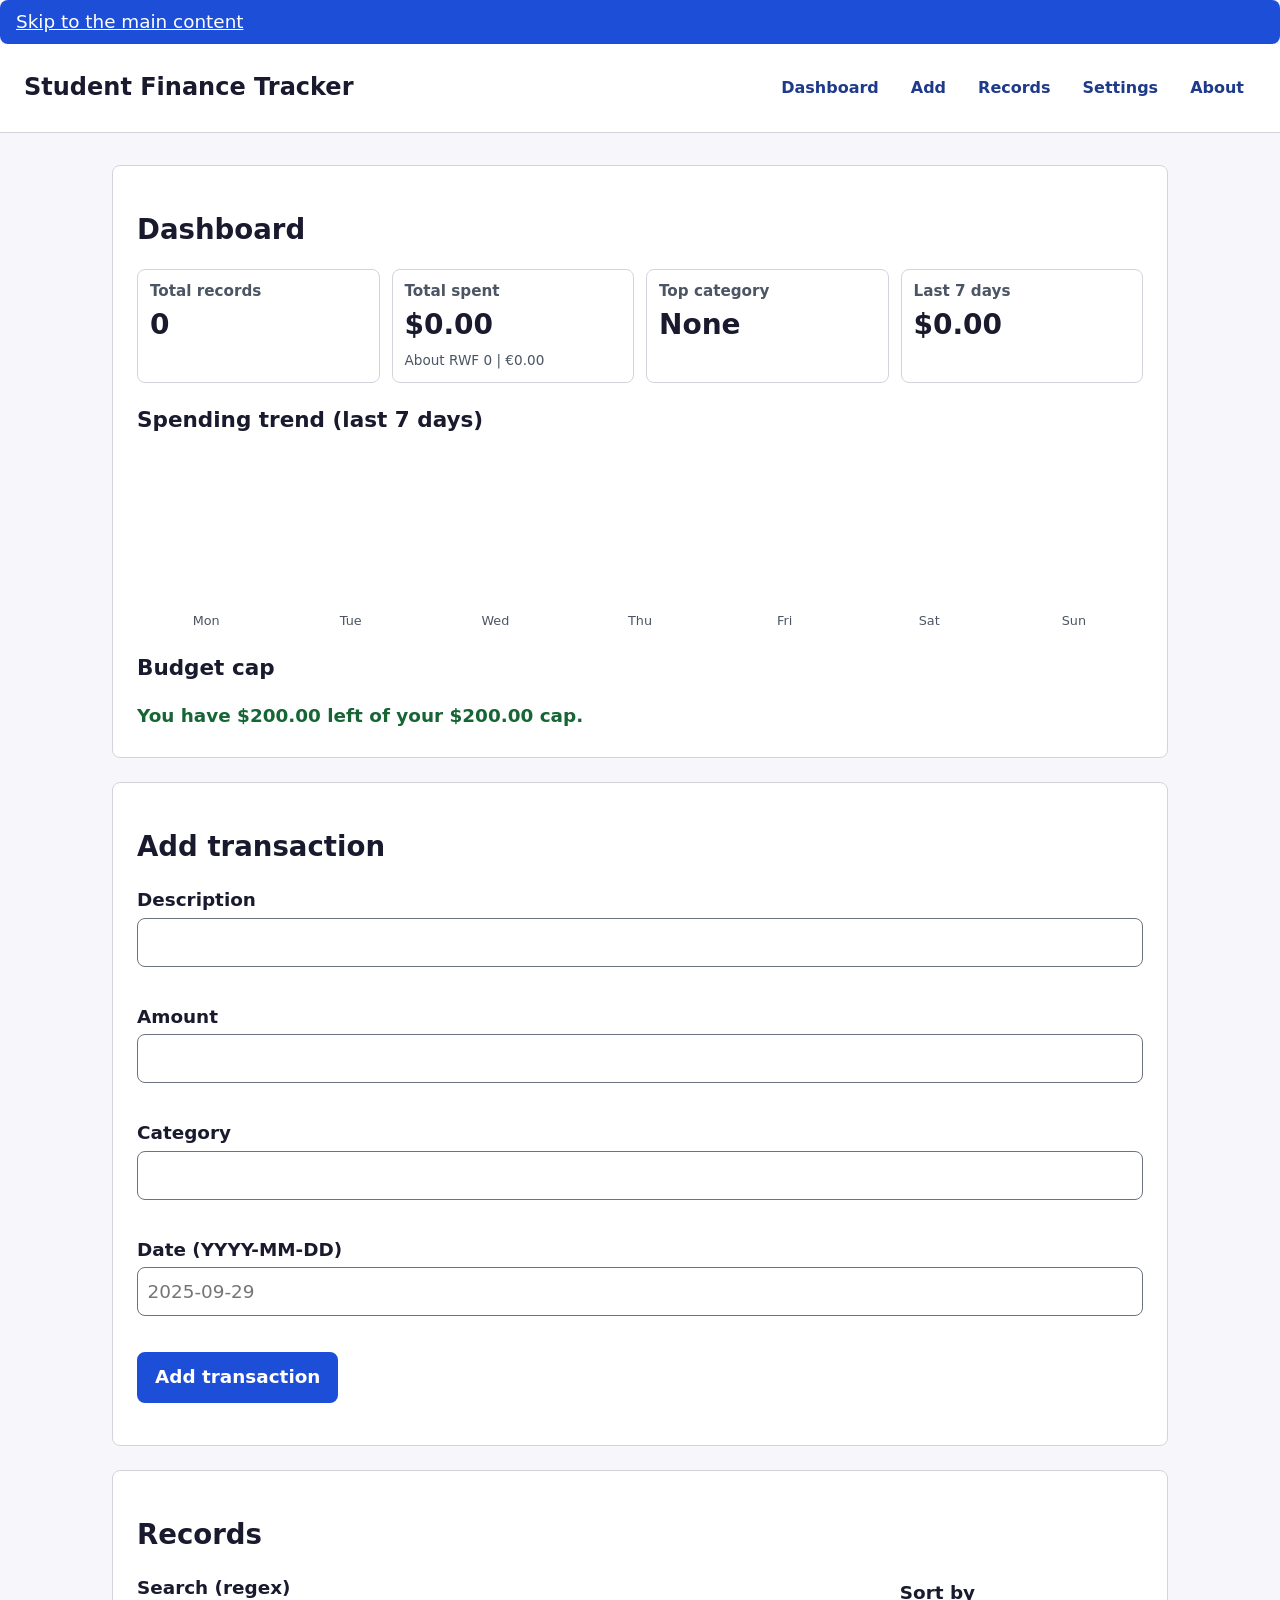
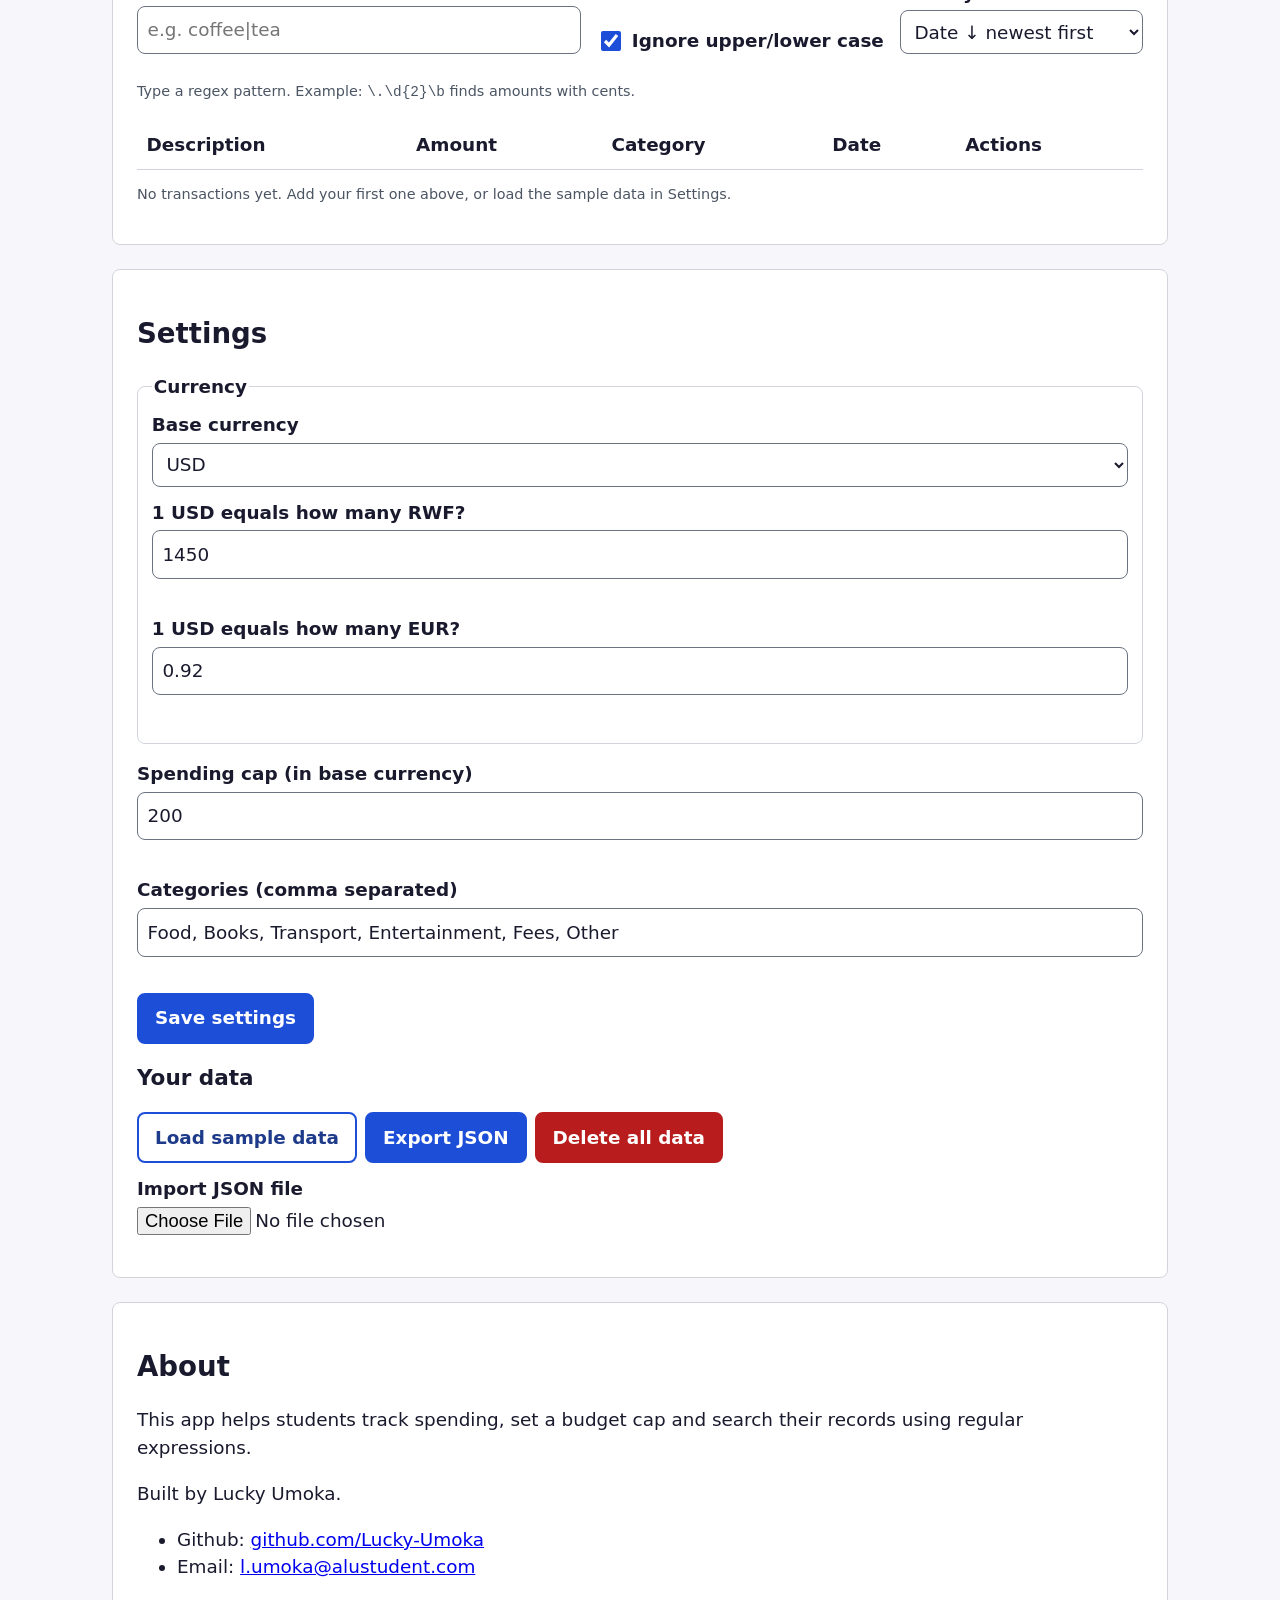
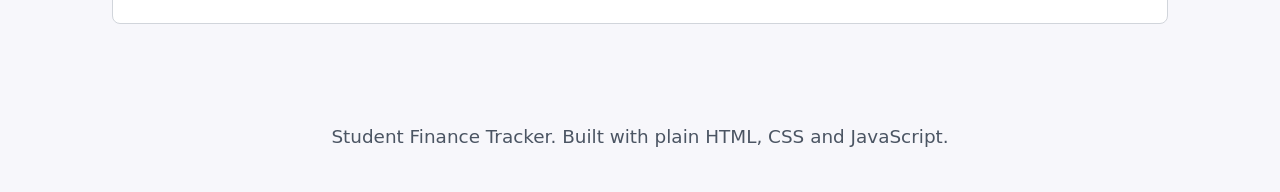
==== commit 504044f1: "clean up some spaces and issues" ====
--- a/index.html
+++ b/index.html
@@ -1,5 +1,5 @@
 <!DOCTYPE html>
-<html lang= "en">
+<html lang="en">
 <head>
     <meta charset="UTF-8">
     <meta name="viewport" content="width=device-width, initial-scale=1">
@@ -119,7 +119,7 @@
                     </select>
                 </div>
             </div>
-            <p id="search-help" class="hint">Type a regex pattern. Example: <code>\.\d{2}\b</code>finds amounts with cents.</p>
+            <p id="search-help" class="hint">Type a regex pattern. Example: <code>\.\d{2}\b</code> finds amounts with cents.</p>
             <p id="search-status" role="status"></p>
 
             <div class="table-wrap">
